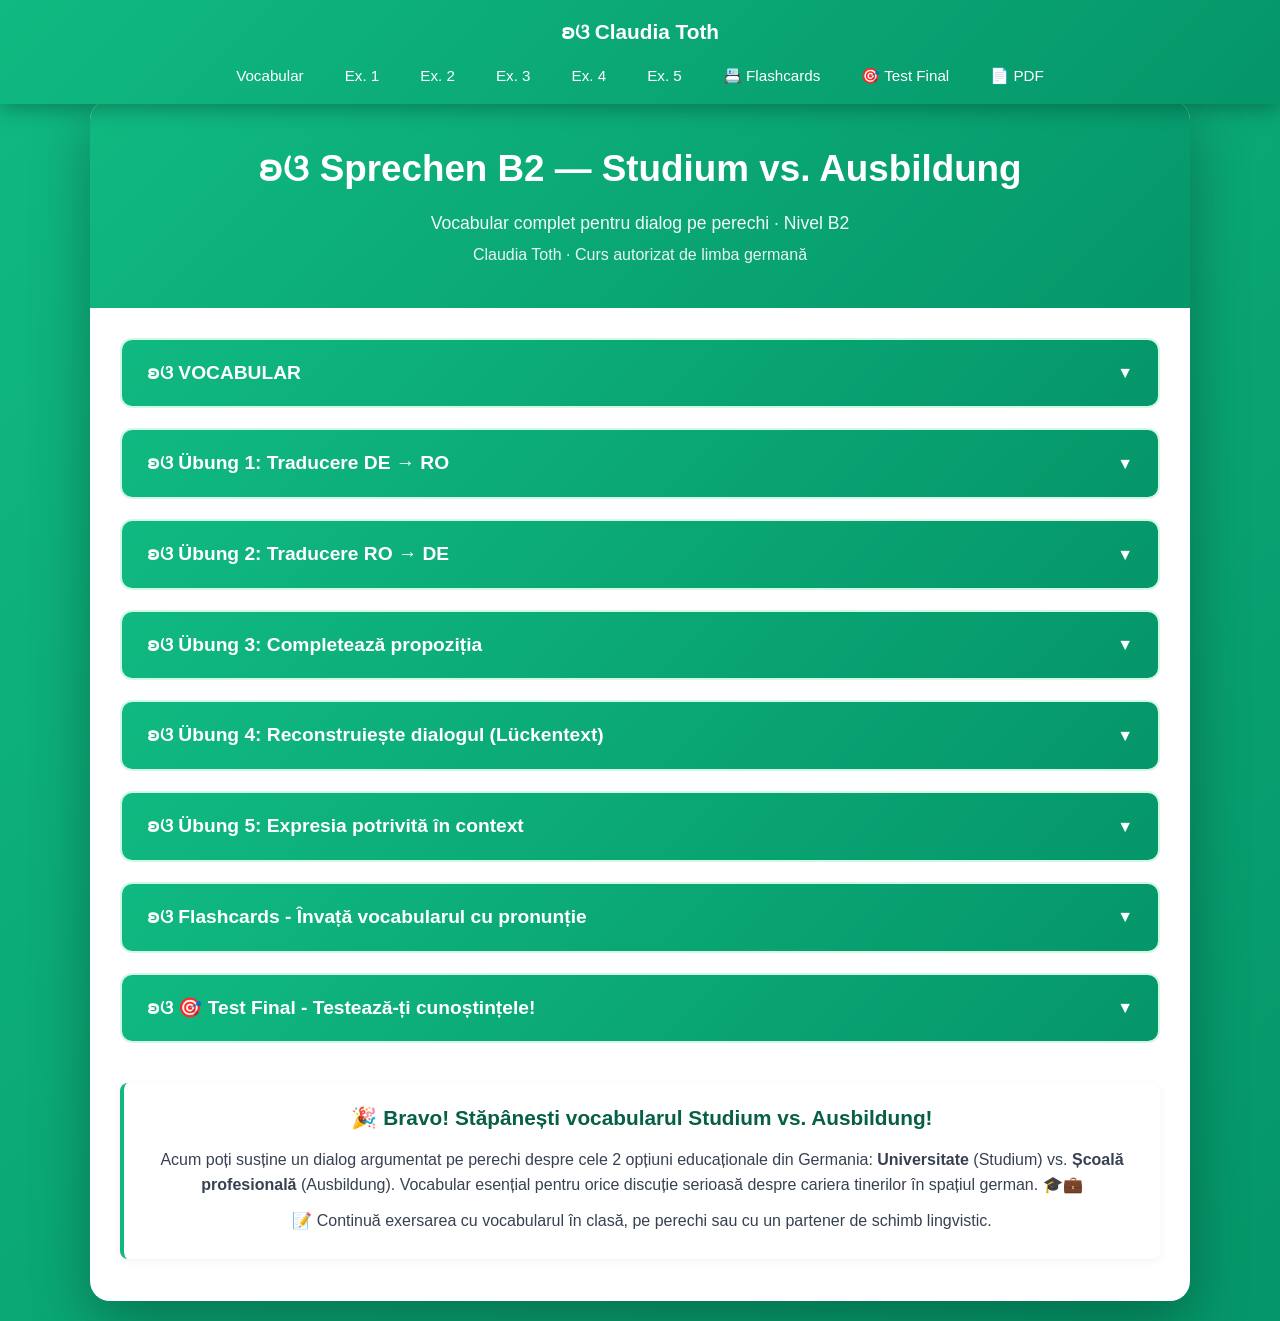
==== index.html @ 40b03d6c "Sprechen B2 — Studium vs Ausbildung: vocabular complet pentru dialog pe perechi (60+ termeni, 5 exer" ====
<!DOCTYPE html>
<html lang="ro">
<head>
    <meta charset="UTF-8">
    <meta name="robots" content="noindex, nofollow">
    <meta name="viewport" content="width=device-width, initial-scale=1.0">
    <title>Sprechen B2 — Studium vs. Ausbildung · Claudia Toth</title>
    <meta property="og:title" content="Sprechen B2 — Studium vs. Ausbildung · Vocabular pentru dialog · Claudia Toth">
    <meta property="og:description" content="Vocabular complet pentru dialogul pe perechi B2: universitate vs. școală profesională · Claudia Toth">
    <meta property="og:type" content="website">
    <meta property="og:locale" content="ro_RO">
    <meta name="description" content="Sprechen B2: Studium vs. Ausbildung — vocabular bilingv + exerciții · Claudia Toth">
    <link rel="stylesheet" href="styles.css">
</head>
<body>
    <nav class="navbar">
        <a href="#top" class="navbar-logo">ʚଓ Claudia Toth</a>
        <ul class="navbar-menu">
            <li><a href="#teorie" onclick="openSection(0)">Vocabular</a></li>
            <li><a href="#ex1" onclick="openSection(1)">Ex. 1</a></li>
            <li><a href="#ex2" onclick="openSection(2)">Ex. 2</a></li>
            <li><a href="#ex3" onclick="openSection(3)">Ex. 3</a></li>
            <li><a href="#ex4" onclick="openSection(4)">Ex. 4</a></li>
            <li><a href="#ex5" onclick="openSection(5)">Ex. 5</a></li>
            <li><a href="#flashcards" onclick="openSection(6)">📇 Flashcards</a></li>
            <li><a href="#final-test" onclick="openSection(7)">🎯 Test Final</a></li>
            <li><a href="studium-vs-ausbildung.pdf" download>📄 PDF</a></li>
        </ul>
    </nav>

    <div class="container" id="top">
        <div class="header">
            <h1>ʚଓ Sprechen B2 — Studium vs. Ausbildung</h1>
            <p class="subtitle">Vocabular complet pentru dialog pe perechi · Nivel B2</p>
            <p>Claudia Toth · Curs autorizat de limba germană</p>
        </div>

        <div class="content">
            <div class="section" id="teorie">
                <div class="section-header" onclick="toggleMainSection(0)">
                    <h3>ʚଓ VOCABULAR</h3>
                    <span class="arrow">▼</span>
                </div>
                <div class="section-content" id="main-section-0">
                    <div id="theory-container"></div>
                </div>
            </div>

            <div class="section" id="ex1">
                <div class="section-header" onclick="toggleMainSection(1)">
                    <h3>ʚଓ Übung 1: Traducere DE → RO</h3>
                    <span class="arrow">▼</span>
                </div>
                <div class="section-content" id="main-section-1">
                    <div id="ex1-container"></div>
                    <div class="btn-container">
                        <button class="btn btn-check" onclick="checkExercise(1)">✓ Verifica</button>
                        <button class="btn btn-reset" onclick="resetExercise(1)">↻ Reseteaza</button>
                    </div>
                    <div class="score" id="score-1"></div>
                </div>
            </div>

            <div class="section" id="ex2">
                <div class="section-header" onclick="toggleMainSection(2)">
                    <h3>ʚଓ Übung 2: Traducere RO → DE</h3>
                    <span class="arrow">▼</span>
                </div>
                <div class="section-content" id="main-section-2">
                    <div id="ex2-container"></div>
                    <div class="btn-container">
                        <button class="btn btn-check" onclick="checkExercise(2)">✓ Verifica</button>
                        <button class="btn btn-reset" onclick="resetExercise(2)">↻ Reseteaza</button>
                    </div>
                    <div class="score" id="score-2"></div>
                </div>
            </div>

            <div class="section" id="ex3">
                <div class="section-header" onclick="toggleMainSection(3)">
                    <h3>ʚଓ Übung 3: Completează propoziția</h3>
                    <span class="arrow">▼</span>
                </div>
                <div class="section-content" id="main-section-3">
                    <div id="ex3-container"></div>
                    <div class="btn-container">
                        <button class="btn btn-check" onclick="checkExercise(3)">✓ Verifica</button>
                        <button class="btn btn-reset" onclick="resetExercise(3)">↻ Reseteaza</button>
                    </div>
                    <div class="score" id="score-3"></div>
                </div>
            </div>

            <div class="section" id="ex4">
                <div class="section-header" onclick="toggleMainSection(4)">
                    <h3>ʚଓ Übung 4: Reconstruiește dialogul (Lückentext)</h3>
                    <span class="arrow">▼</span>
                </div>
                <div class="section-content" id="main-section-4">
                    <div id="ex4-container"></div>
                    <div class="btn-container">
                        <button class="btn btn-check" onclick="checkExercise(4)">✓ Verifica</button>
                        <button class="btn btn-reset" onclick="resetExercise(4)">↻ Reseteaza</button>
                    </div>
                    <div class="score" id="score-4"></div>
                </div>
            </div>

            <div class="section" id="ex5">
                <div class="section-header" onclick="toggleMainSection(5)">
                    <h3>ʚଓ Übung 5: Expresia potrivită în context</h3>
                    <span class="arrow">▼</span>
                </div>
                <div class="section-content" id="main-section-5">
                    <div id="ex5-container"></div>
                    <div class="btn-container">
                        <button class="btn btn-check" onclick="checkExercise(5)">✓ Verifica</button>
                        <button class="btn btn-reset" onclick="resetExercise(5)">↻ Reseteaza</button>
                    </div>
                    <div class="score" id="score-5"></div>
                </div>
            </div>

            <div class="section" id="flashcards">
                <div class="section-header" onclick="toggleMainSection(6)">
                    <h3>ʚଓ Flashcards - Învață vocabularul cu pronunție</h3>
                    <span class="arrow">▼</span>
                </div>
                <div class="section-content" id="main-section-6">
                    <div id="flashcards-container"></div>
                </div>
            </div>

            <div class="section" id="final-test">
                <div class="section-header" onclick="toggleMainSection(7)">
                    <h3>ʚଓ 🎯 Test Final - Testează-ți cunoștințele!</h3>
                    <span class="arrow">▼</span>
                </div>
                <div class="section-content" id="main-section-7">
                    <div id="final-test-container"></div>
                </div>
            </div>

            <div class="theory-box" style="text-align: center; margin-top: 40px;">
                <p style="font-size: 1.3rem; font-weight: bold; color: #065f46;">🎉 Bravo! Stăpânești vocabularul Studium vs. Ausbildung!</p>
                <p style="margin-top: 12px;">Acum poți susține un dialog argumentat pe perechi despre cele 2 opțiuni educaționale din Germania: <strong>Universitate</strong> (Studium) vs. <strong>Școală profesională</strong> (Ausbildung). Vocabular esențial pentru orice discuție serioasă despre cariera tinerilor în spațiul german. 🎓💼</p>
                <p style="margin-top: 10px;">📝 Continuă exersarea cu vocabularul în clasă, pe perechi sau cu un partener de schimb lingvistic.</p>
            </div>
        </div>
    </div>

    <script src="theory.js"></script>
    <script src="exercises.js"></script>
    <script src="flashcards.js"></script>
    <script src="final-test.js"></script>
    <script src="main.js"></script>
</body>
</html>
---- styles.css ----
/* ============================================
   CLAUDIA TOTH - NOMEN-VERB-VERBINDUNGEN
   Design verde profesional · Mobile responsive
   ============================================ */

* {
    margin: 0;
    padding: 0;
    box-sizing: border-box;
}

body {
    font-family: 'Segoe UI', Tahoma, Geneva, Verdana, sans-serif;
    background: linear-gradient(135deg, #10b981 0%, #059669 100%);
    line-height: 1.6;
    padding: 0;
    padding-top: 80px;
    min-height: 100vh;
    color: #374151;
}

/* ============================================
   NAVIGATION BAR
   ============================================ */
.navbar {
    position: fixed;
    top: 0;
    left: 0;
    right: 0;
    background: linear-gradient(135deg, #10b981 0%, #059669 100%);
    padding: 15px 30px;
    box-shadow: 0 4px 20px rgba(0,0,0,0.3);
    z-index: 1000;
    display: flex;
    flex-direction: column;
    gap: 15px;
    align-items: center;
    justify-content: center;
}

.navbar-logo {
    color: white;
    font-size: 1.3rem;
    font-weight: bold;
    text-decoration: none;
}

.navbar-menu {
    display: flex;
    gap: 5px;
    list-style: none;
    align-items: center;
    flex-wrap: wrap;
    justify-content: center;
}

.navbar-menu a {
    color: white;
    text-decoration: none;
    padding: 10px 18px;
    border-radius: 8px;
    transition: all 0.3s;
    font-size: 0.95rem;
    font-weight: 500;
}

.navbar-menu a:hover {
    background: rgba(255,255,255,0.2);
    transform: translateY(-2px);
}

/* ============================================
   CONTAINER PRINCIPAL
   ============================================ */
.container {
    max-width: 1100px;
    margin: 20px auto;
    background: white;
    border-radius: 20px;
    box-shadow: 0 20px 60px rgba(0,0,0,0.3);
    overflow: hidden;
}

.header {
    background: linear-gradient(135deg, #10b981 0%, #059669 100%);
    color: white;
    padding: 40px 30px;
    text-align: center;
}

.header h1 {
    font-size: 2.3rem;
    margin-bottom: 10px;
}

.header .subtitle {
    font-size: 1.1rem;
    opacity: 0.95;
    margin-bottom: 5px;
}

.header p {
    font-size: 1rem;
    opacity: 0.9;
}

.content {
    padding: 30px;
}

/* ============================================
   SECȚIUNI (Teorie + Exerciții)
   ============================================ */
.section {
    margin-bottom: 20px;
    scroll-margin-top: 100px;
    border-radius: 12px;
    overflow: hidden;
    border: 2px solid #d1fae5;
}

.section-header {
    background: linear-gradient(135deg, #10b981 0%, #059669 100%);
    color: white;
    padding: 18px 25px;
    cursor: pointer;
    display: flex;
    justify-content: space-between;
    align-items: center;
    transition: all 0.3s;
}

.section-header:hover {
    background: linear-gradient(135deg, #059669 0%, #047857 100%);
}

.section-header h3 {
    font-size: 1.2rem;
}

.arrow {
    transition: transform 0.3s;
    font-size: 1rem;
}

.arrow.rotated {
    transform: rotate(180deg);
}

.section-content {
    display: none;
    padding: 25px;
    background: #f0fdf4;
}

.section-content.active {
    display: block;
    animation: fadeIn 0.4s ease-in-out;
}

@keyframes fadeIn {
    from { opacity: 0; transform: translateY(-5px); }
    to { opacity: 1; transform: translateY(0); }
}

/* ============================================
   SUB-SECȚIUNI (în Teorie)
   ============================================ */
.sub-section {
    margin-bottom: 12px;
    border-radius: 10px;
    overflow: hidden;
    border: 1px solid #a7f3d0;
    background: white;
}

.sub-section-header {
    background: #d1fae5;
    color: #065f46;
    padding: 12px 18px;
    cursor: pointer;
    display: flex;
    justify-content: space-between;
    align-items: center;
    font-weight: 600;
    transition: background 0.3s;
    gap: 10px;
}

.sub-section-header > span:first-child {
    flex: 1;
}

.sub-section-header:hover {
    background: #a7f3d0;
}

/* ============================================
   AUDIO PLAYER (Play / Stop la fiecare subtitlu)
   ============================================ */
.audio-player {
    display: flex;
    align-items: center;
}

.audio-btn {
    background: #10b981;
    color: white;
    border: none;
    width: 36px;
    height: 36px;
    border-radius: 50%;
    cursor: pointer;
    font-size: 0.9rem;
    transition: all 0.3s;
    display: flex;
    align-items: center;
    justify-content: center;
    padding: 0;
    box-shadow: 0 2px 6px rgba(16, 185, 129, 0.3);
}

.audio-btn:hover {
    background: #059669;
    transform: scale(1.1);
    box-shadow: 0 4px 10px rgba(16, 185, 129, 0.5);
}

.audio-btn:active {
    transform: scale(0.95);
}

.lesson-audio {
    display: flex;
    align-items: center;
    gap: 12px;
    margin-bottom: 18px;
    padding: 10px 14px;
    background: #f0fdf4;
    border-left: 4px solid #10b981;
    border-radius: 6px;
}

.lesson-audio-label {
    color: #065f46;
    font-weight: 600;
    font-size: 0.95rem;
}

.sub-arrow {
    transition: transform 0.3s;
}

.sub-arrow.rotated {
    transform: rotate(180deg);
}

.sub-section-content {
    display: none;
    padding: 18px;
    background: white;
}

.sub-section-content.active {
    display: block;
}

/* ============================================
   THEORY BOX
   ============================================ */
.theory-box {
    background: white;
    border-left: 4px solid #10b981;
    padding: 18px 22px;
    margin: 12px 0;
    border-radius: 8px;
    box-shadow: 0 2px 8px rgba(0,0,0,0.05);
}

.theory-box h4 {
    color: #065f46;
    margin-bottom: 10px;
    font-size: 1.1rem;
}

.theory-box p {
    margin-bottom: 8px;
}

.theory-box ul {
    margin-left: 20px;
    margin-top: 8px;
}

.theory-box li {
    margin-bottom: 6px;
}

/* Exemple în context */
.example-box {
    background: #ecfdf5;
    border: 1px dashed #10b981;
    padding: 12px 16px;
    border-radius: 8px;
    margin: 10px 0;
    font-style: italic;
}

.example-box .de {
    color: #065f46;
    font-weight: 600;
    font-style: normal;
}

.example-box .ro {
    color: #6b7280;
    font-size: 0.95rem;
    margin-top: 4px;
}

/* Tabele teorie */
.theory-table {
    width: 100%;
    border-collapse: collapse;
    margin: 12px 0;
    background: white;
    border-radius: 8px;
    overflow: hidden;
    box-shadow: 0 2px 6px rgba(0,0,0,0.05);
}

.theory-table th {
    background: #10b981;
    color: white;
    padding: 12px;
    text-align: left;
    font-weight: 600;
}

.theory-table td {
    padding: 10px 12px;
    border-bottom: 1px solid #d1fae5;
}

.theory-table tr:last-child td {
    border-bottom: none;
}

.theory-table tr:nth-child(even) {
    background: #f0fdf4;
}

.theory-table .verb {
    color: #059669;
    font-weight: bold;
}

.theory-table .nomen {
    color: #065f46;
    font-weight: 600;
}

.theory-table .ro-text {
    color: #6b7280;
    font-style: italic;
    font-size: 0.95rem;
}

/* ============================================
   GRAMMAR TABLE — pentru tabele conjugare/expresii cu spațiu generos
   ============================================ */
.grammar-table {
    width: 100%;
    border-collapse: separate;
    border-spacing: 0;
    margin: 14px 0;
    background: white;
    border-radius: 8px;
    overflow: hidden;
    box-shadow: 0 1px 3px rgba(16, 185, 129, 0.1);
    table-layout: auto;
}

.grammar-table th {
    background: #10b981;
    color: white;
    padding: 12px 16px;
    text-align: left;
    font-weight: 600;
    white-space: nowrap;
    vertical-align: top;
}

.grammar-table td {
    padding: 12px 16px;
    border-bottom: 1px solid #d1fae5;
    vertical-align: top;
    line-height: 1.5;
}

.grammar-table tr:last-child td {
    border-bottom: none;
}

.grammar-table tr:nth-child(even) {
    background: #f0fdf4;
}

/* Prima coloană (Pronume / Expresie) — nu se rupe pe 2 rânduri */
.grammar-table td:first-child {
    white-space: nowrap;
    padding-right: 22px;
}

/* Pe mobil — păstrăm padding generos */
@media (max-width: 600px) {
    .grammar-table {
        font-size: 0.9rem;
    }
    .grammar-table th,
    .grammar-table td {
        padding: 10px 12px;
    }
    .grammar-table td:first-child {
        padding-right: 14px;
    }
}

/* ============================================
   EXERCIȚII
   ============================================ */
.exercise-instruction {
    background: #fffbeb;
    border-left: 4px solid #f59e0b;
    padding: 12px 18px;
    margin-bottom: 18px;
    border-radius: 8px;
    color: #78350f;
}

.exercise-item {
    background: white;
    padding: 15px 18px;
    margin-bottom: 12px;
    border-radius: 10px;
    display: flex;
    align-items: flex-start;
    gap: 12px;
    flex-wrap: wrap;
    box-shadow: 0 2px 6px rgba(0,0,0,0.05);
}

.exercise-number {
    background: #10b981;
    color: white;
    width: 30px;
    height: 30px;
    border-radius: 50%;
    display: flex;
    align-items: center;
    justify-content: center;
    font-weight: bold;
    flex-shrink: 0;
    font-size: 0.9rem;
}

.input-group {
    flex: 1;
    min-width: 200px;
    display: flex;
    flex-direction: column;
    gap: 6px;
}

.input-group label {
    color: #374151;
    font-size: 1rem;
    line-height: 1.5;
}

.input-group .nomen-highlight {
    color: #065f46;
    font-weight: bold;
    background: #d1fae5;
    padding: 2px 8px;
    border-radius: 5px;
}

.input-group input[type="text"],
.input-group select {
    padding: 10px 14px;
    border: 2px solid #d1fae5;
    border-radius: 8px;
    font-size: 1rem;
    font-family: inherit;
    transition: all 0.3s;
    background: white;
}

.input-group input[type="text"]:focus,
.input-group select:focus {
    outline: none;
    border-color: #10b981;
    box-shadow: 0 0 0 3px rgba(16, 185, 129, 0.15);
}

/* Multiple choice */
.mc-options {
    display: flex;
    flex-direction: column;
    gap: 8px;
    margin-top: 8px;
}

.mc-option {
    display: flex;
    align-items: center;
    gap: 10px;
    padding: 8px 12px;
    border-radius: 8px;
    transition: background 0.2s;
    cursor: pointer;
}

.mc-option:hover {
    background: #f0fdf4;
}

.mc-option input[type="radio"] {
    cursor: pointer;
    width: 18px;
    height: 18px;
    accent-color: #10b981;
}

.mc-option label {
    cursor: pointer;
    flex: 1;
}

/* Feedback */
.feedback {
    width: 100%;
    margin-top: 8px;
    padding: 0;
    font-size: 0.95rem;
    border-radius: 6px;
    transition: all 0.3s;
}

.feedback.correct {
    background: #d1fae5;
    color: #065f46;
    padding: 10px 14px;
    border-left: 3px solid #10b981;
}

.feedback.incorrect {
    background: #fee2e2;
    color: #991b1b;
    padding: 10px 14px;
    border-left: 3px solid #ef4444;
}

.feedback.correct::before {
    content: "✓ Richtig! ";
    font-weight: bold;
}

.feedback.incorrect::before {
    content: "✗ Falsch. ";
    font-weight: bold;
}

/* ============================================
   BUTOANE
   ============================================ */
.btn-container {
    display: flex;
    gap: 15px;
    justify-content: center;
    margin: 30px 0;
    flex-wrap: wrap;
}

.btn {
    padding: 14px 32px;
    border: none;
    border-radius: 10px;
    font-size: 1rem;
    font-weight: 600;
    cursor: pointer;
    transition: all 0.3s;
    font-family: inherit;
}

.btn-check {
    background: linear-gradient(135deg, #10b981 0%, #059669 100%);
    color: white;
}

.btn-check:hover {
    transform: translateY(-2px);
    box-shadow: 0 8px 20px rgba(16, 185, 129, 0.4);
}

.btn-reset {
    background: #6b7280;
    color: white;
}

.btn-reset:hover {
    background: #4b5563;
    transform: translateY(-2px);
    box-shadow: 0 8px 20px rgba(107, 114, 128, 0.4);
}

/* ============================================
   SCOR
   ============================================ */
.score {
    display: none;
    background: linear-gradient(135deg, #10b981 0%, #059669 100%);
    color: white;
    padding: 25px;
    border-radius: 12px;
    text-align: center;
    margin: 20px 0;
    scroll-margin-top: 100px;
}

.score.show {
    display: block;
    animation: fadeIn 0.5s;
}

.score-value {
    font-size: 2rem;
    font-weight: bold;
    margin-bottom: 10px;
}

.score-message {
    font-size: 1.1rem;
}

/* ============================================
   FLASHCARDS
   ============================================ */
.flashcard-counter {
    text-align: center;
    margin-bottom: 15px;
    color: #065f46;
    font-weight: 600;
}

.flashcard {
    background: white;
    border-radius: 16px;
    padding: 50px 30px;
    min-height: 220px;
    display: flex;
    align-items: center;
    justify-content: center;
    text-align: center;
    cursor: pointer;
    box-shadow: 0 4px 15px rgba(0,0,0,0.1);
    transition: transform 0.3s;
    position: relative;
    border: 3px solid #10b981;
}

.flashcard:hover {
    transform: scale(1.02);
}

.flashcard-content {
    width: 100%;
}

.flashcard .de {
    font-size: 1.8rem;
    color: #065f46;
    font-weight: bold;
    margin-bottom: 10px;
}

.flashcard .ro {
    font-size: 1.2rem;
    color: #6b7280;
    font-style: italic;
    display: none;
}

.flashcard.flipped .ro {
    display: block;
    animation: fadeIn 0.3s;
}

.flashcard-hint {
    position: absolute;
    bottom: 12px;
    left: 0;
    right: 0;
    color: #9ca3af;
    font-size: 0.85rem;
}

.flashcard-audio-btn {
    position: absolute;
    top: 15px;
    right: 15px;
    background: #10b981;
    color: white;
    border: none;
    width: 40px;
    height: 40px;
    border-radius: 50%;
    font-size: 1.2rem;
    cursor: pointer;
    transition: all 0.3s;
    display: flex;
    align-items: center;
    justify-content: center;
}

.flashcard-audio-btn:hover {
    background: #059669;
    transform: scale(1.1);
}

.flashcard-controls {
    display: flex;
    justify-content: space-between;
    gap: 15px;
    margin-top: 20px;
}

.flashcard-btn {
    flex: 1;
    background: linear-gradient(135deg, #10b981 0%, #059669 100%);
    color: white;
    padding: 12px;
    border: none;
    border-radius: 8px;
    cursor: pointer;
    font-size: 1rem;
    font-weight: 600;
    transition: all 0.3s;
    font-family: inherit;
}

.flashcard-btn:hover {
    transform: translateY(-2px);
    box-shadow: 0 4px 12px rgba(16, 185, 129, 0.4);
}

.flashcard-btn:disabled {
    background: #d1d5db;
    cursor: not-allowed;
    transform: none;
    box-shadow: none;
}

/* ============================================
   MOBILE RESPONSIVE
   ============================================ */
@media (max-width: 768px) {
    body {
        padding: 0;
        padding-top: 140px;
    }

    .navbar {
        padding: 15px;
    }

    .navbar-menu a {
        padding: 8px 12px;
        font-size: 0.85rem;
    }

    .container {
        margin: 10px;
        border-radius: 12px;
    }

    .header h1 {
        font-size: 1.6rem;
    }

    .header .subtitle {
        font-size: 0.95rem;
    }

    .content {
        padding: 15px;
    }

    .section-header h3 {
        font-size: 1rem;
    }

    .exercise-item {
        padding: 12px;
    }

    .input-group {
        min-width: 100%;
    }

    .btn {
        padding: 12px 24px;
        font-size: 0.95rem;
    }

    .flashcard {
        padding: 35px 20px;
        min-height: 180px;
    }

    .flashcard .de {
        font-size: 1.4rem;
    }

    .flashcard .ro {
        font-size: 1rem;
    }

    .theory-table {
        font-size: 0.9rem;
    }

    .theory-table th,
    .theory-table td {
        padding: 8px;
    }
}

/* ============================================
   TRADUCERI ROMÂNĂ sub fiecare propoziție germană
   Permanent vizibile sub tabelele de teorie
   ============================================ */
.ro-translation {
    display: inline-block;
    color: #6b7280;
    font-style: italic;
    font-size: 0.88rem;
    font-weight: normal;
    line-height: 1.4;
    margin-top: 4px;
    padding-left: 8px;
    border-left: 2px solid #fcd34d;
}

/* ============================================
   TEST FINAL - Wizard Style
   ============================================ */

/* Intro section */
.test-intro {
    background: white;
    padding: 30px;
    border-radius: 12px;
    text-align: center;
    box-shadow: 0 2px 8px rgba(0,0,0,0.05);
}

.test-intro h3 {
    color: #065f46;
    font-size: 1.5rem;
    margin-bottom: 15px;
}

.test-intro p {
    color: #374151;
    margin-bottom: 15px;
}

.test-info-list {
    list-style: none;
    padding: 0;
    margin: 20px auto;
    max-width: 500px;
    text-align: left;
}

.test-info-list li {
    padding: 8px 0;
    color: #374151;
}

.btn-large {
    padding: 16px 40px !important;
    font-size: 1.1rem !important;
    margin-top: 15px;
}

/* Wizard - container principal */
.test-wizard {
    background: white;
    padding: 30px;
    border-radius: 12px;
    box-shadow: 0 2px 8px rgba(0,0,0,0.05);
}

/* Progress bar */
.test-progress {
    margin-bottom: 25px;
}

.test-progress-info {
    display: flex;
    justify-content: space-between;
    margin-bottom: 10px;
    font-weight: 600;
    color: #065f46;
    flex-wrap: wrap;
    gap: 10px;
}

.test-progress-bar {
    height: 12px;
    background: #d1fae5;
    border-radius: 6px;
    overflow: hidden;
}

.test-progress-fill {
    height: 100%;
    background: linear-gradient(90deg, #10b981 0%, #059669 100%);
    transition: width 0.4s ease;
    border-radius: 6px;
    box-shadow: 0 0 8px rgba(16, 185, 129, 0.4);
}

/* Întrebarea curentă */
.test-question {
    background: #f0fdf4;
    padding: 25px;
    border-radius: 10px;
    margin-bottom: 20px;
    border: 2px solid #d1fae5;
}

.test-question-label {
    color: #065f46;
    font-weight: 600;
    font-size: 1.05rem;
    margin-bottom: 15px;
}

.test-question-content {
    font-size: 1.15rem;
    color: #374151;
    line-height: 1.8;
    margin-bottom: 12px;
}

.test-blank {
    background: #fef3c7;
    padding: 4px 16px;
    border-radius: 6px;
    border: 2px dashed #f59e0b;
    color: #78350f;
    font-weight: bold;
    margin-right: 8px;
}

.test-translation {
    display: block;
    color: #6b7280;
    font-style: italic;
    margin: 10px 0;
    font-size: 0.95rem;
}

.test-ro-text {
    background: #fff7ed;
    padding: 15px;
    border-radius: 8px;
    border-left: 4px solid #f59e0b;
    color: #78350f;
    font-weight: 500;
}

.test-input {
    width: 100%;
    padding: 12px 16px;
    border: 2px solid #d1fae5;
    border-radius: 8px;
    font-size: 1.05rem;
    font-family: inherit;
    transition: all 0.3s;
    background: white;
    margin-top: 10px;
}

.test-input:focus {
    outline: none;
    border-color: #10b981;
    box-shadow: 0 0 0 3px rgba(16, 185, 129, 0.15);
}

.test-mc {
    margin-top: 15px;
}

.test-mc .mc-option {
    background: white;
    padding: 12px 16px;
    border-radius: 8px;
    margin-bottom: 8px;
    border: 2px solid #d1fae5;
    transition: all 0.2s;
}

.test-mc .mc-option:hover {
    border-color: #10b981;
    background: #f0fdf4;
}

/* Controale wizard */
.test-controls {
    display: flex;
    gap: 12px;
    justify-content: space-between;
    margin-top: 25px;
    flex-wrap: wrap;
}

.btn-secondary {
    background: #6b7280;
    color: white;
}

.btn-secondary:hover {
    background: #4b5563;
    transform: translateY(-2px);
    box-shadow: 0 4px 12px rgba(107, 114, 128, 0.4);
}

.btn:disabled {
    opacity: 0.5;
    cursor: not-allowed;
    transform: none !important;
    box-shadow: none !important;
}

/* Buton ÎNAPOI LA TEORIE */
.btn-back {
    background: linear-gradient(135deg, #6366f1 0%, #4f46e5 100%);
    color: white;
}

.btn-back:hover {
    transform: translateY(-2px);
    box-shadow: 0 8px 20px rgba(99, 102, 241, 0.4);
}

.test-back-top {
    margin-bottom: 20px;
}

/* REZULTATE */
.test-results {
    background: white;
    padding: 30px;
    border-radius: 12px;
    box-shadow: 0 2px 8px rgba(0,0,0,0.05);
}

.test-result-card {
    text-align: center;
    padding: 30px;
    border-radius: 16px;
    margin-bottom: 25px;
}

.test-result-card.passed {
    background: linear-gradient(135deg, #10b981 0%, #059669 100%);
    color: white;
}

.test-result-card.failed {
    background: linear-gradient(135deg, #ef4444 0%, #dc2626 100%);
    color: white;
}

.test-result-emoji {
    font-size: 4rem;
    margin-bottom: 10px;
}

.test-result-badge {
    font-size: 1.3rem;
    font-weight: bold;
    letter-spacing: 2px;
    margin-bottom: 15px;
    opacity: 0.95;
}

.test-result-score {
    font-size: 3rem;
    font-weight: bold;
    margin-bottom: 5px;
}

.test-result-percentage {
    font-size: 2.5rem;
    font-weight: bold;
    margin-bottom: 20px;
    opacity: 0.9;
}

.test-result-message {
    font-size: 1rem;
    line-height: 1.6;
    max-width: 550px;
    margin: 0 auto;
    padding: 0 15px;
}

.pass-mark, .fail-mark {
    margin-top: 20px;
    padding: 12px;
    background: rgba(255,255,255,0.2);
    border-radius: 8px;
    font-weight: 600;
    font-size: 0.95rem;
}

/* Stats categorii */
.test-stats {
    background: #f0fdf4;
    padding: 20px;
    border-radius: 10px;
    margin-bottom: 20px;
    border-left: 4px solid #10b981;
}

.test-stats h4 {
    color: #065f46;
    margin-bottom: 12px;
}

.test-stats ul {
    list-style: none;
    padding: 0;
}

.test-stats li {
    padding: 8px 0;
    border-bottom: 1px solid #d1fae5;
    color: #374151;
}

.test-stats li:last-child {
    border-bottom: none;
}

/* Greșeli */
.test-mistakes {
    background: #fef2f2;
    padding: 20px;
    border-radius: 10px;
    margin-bottom: 20px;
    border-left: 4px solid #ef4444;
}

.test-mistakes h4 {
    color: #991b1b;
    margin-bottom: 15px;
}

.mistake-item {
    background: white;
    padding: 12px 15px;
    border-radius: 8px;
    margin-bottom: 10px;
    line-height: 1.6;
}

/* Acțiuni finale */
.test-final-actions {
    display: flex;
    gap: 15px;
    justify-content: center;
    flex-wrap: wrap;
    margin-top: 25px;
}

/* Mobile responsive pentru test */
@media (max-width: 768px) {
    .test-intro,
    .test-wizard,
    .test-results {
        padding: 20px 15px;
    }
    
    .test-question {
        padding: 18px 15px;
    }
    
    .test-question-content {
        font-size: 1rem;
    }
    
    .test-result-emoji {
        font-size: 3rem;
    }
    
    .test-result-score {
        font-size: 2.2rem;
    }
    
    .test-result-percentage {
        font-size: 1.8rem;
    }
    
    .test-controls {
        flex-direction: column;
    }
    
    .test-controls .btn {
        width: 100%;
    }
}

/* ============================================
   A1.1 — Stiluri pentru personaje și dialoguri
   ============================================ */

/* Cast banner (toate 6 personajele la început de lecție) */
.cast-banner {
    background: linear-gradient(135deg, #ecfdf5 0%, #d1fae5 100%);
    border: 2px solid #10B981;
    border-radius: 12px;
    padding: 16px;
    margin: 20px 0;
    text-align: center;
}
.cast-banner h4 {
    color: #065f46;
    margin: 0 0 12px;
    font-size: 1.1rem;
}
.cast-grid {
    display: grid;
    grid-template-columns: repeat(6, 1fr);
    gap: 8px;
    max-width: 720px;
    margin: 0 auto;
}
.cast-card {
    background: #fff;
    border-radius: 8px;
    padding: 8px 4px;
    text-align: center;
    box-shadow: 0 1px 3px rgba(0,0,0,0.06);
}
.cast-card img {
    width: 60px;
    height: 80px;
    object-fit: contain;
    display: block;
    margin: 0 auto 4px;
}
.cast-card .name {
    font-size: 0.7rem;
    font-weight: 700;
    color: #065f46;
    line-height: 1.2;
}
.cast-card .detail {
    font-size: 0.65rem;
    color: #6b7280;
    line-height: 1.2;
    margin-top: 2px;
}

/* Dialog box (mini-conversații Annette + Andreea) */
.dialog-box {
    background: #fff;
    border: 2px solid #10B981;
    border-radius: 12px;
    padding: 16px 18px;
    margin: 14px 0;
    box-shadow: 0 2px 6px rgba(16,185,129,0.08);
}
.dialog-line {
    display: flex;
    gap: 12px;
    margin: 10px 0;
    align-items: flex-start;
}
.dialog-avatar {
    flex-shrink: 0;
    width: 50px;
    height: 65px;
    object-fit: contain;
}
.dialog-bubble {
    flex: 1;
    background: #ecfdf5;
    border-radius: 12px;
    padding: 8px 14px;
    position: relative;
}
.dialog-bubble.right {
    background: #d1fae5;
}
.dialog-speaker {
    font-weight: 700;
    color: #065f46;
    font-size: 0.85rem;
    margin-bottom: 2px;
}
.dialog-text {
    font-size: 0.95rem;
    color: #1f2937;
    line-height: 1.5;
}
.dialog-text .translation {
    display: block;
    color: #6b7280;
    font-style: italic;
    font-size: 0.82rem;
    margin-top: 3px;
}

/* Note from Andreea (co-narator) */
.andreea-note {
    background: #fffbeb;
    border-left: 4px solid #f59e0b;
    border-radius: 0 8px 8px 0;
    padding: 12px 16px;
    margin: 14px 0;
    display: flex;
    gap: 12px;
    align-items: flex-start;
}
.andreea-note-avatar {
    width: 44px;
    height: 56px;
    object-fit: contain;
    flex-shrink: 0;
}
.andreea-note-content {
    flex: 1;
}
.andreea-note-content .speaker {
    font-weight: 700;
    color: #92400e;
    font-size: 0.85rem;
    margin-bottom: 4px;
}
.andreea-note-content .speaker::before {
    content: "💚 ";
}
.andreea-note-content .text {
    color: #78350f;
    font-size: 0.92rem;
    font-style: italic;
    line-height: 1.55;
}

/* Personaj-card mic în exerciții (Wer ist das?) */
.persona-mini {
    display: inline-flex;
    flex-direction: column;
    align-items: center;
    gap: 4px;
    padding: 6px 10px;
    background: #ecfdf5;
    border: 1px solid #10B981;
    border-radius: 8px;
    cursor: pointer;
    transition: all 0.2s;
}
.persona-mini:hover {
    background: #d1fae5;
    transform: translateY(-2px);
}
.persona-mini img { width: 40px; height: 50px; object-fit: contain; }
.persona-mini .name { font-size: 0.75rem; font-weight: 700; color: #065f46; }

@media (max-width: 720px) {
    .cast-grid {
        grid-template-columns: repeat(3, 1fr);
    }
    .dialog-avatar { width: 40px; height: 52px; }
    .andreea-note-avatar { width: 36px; height: 46px; }
}
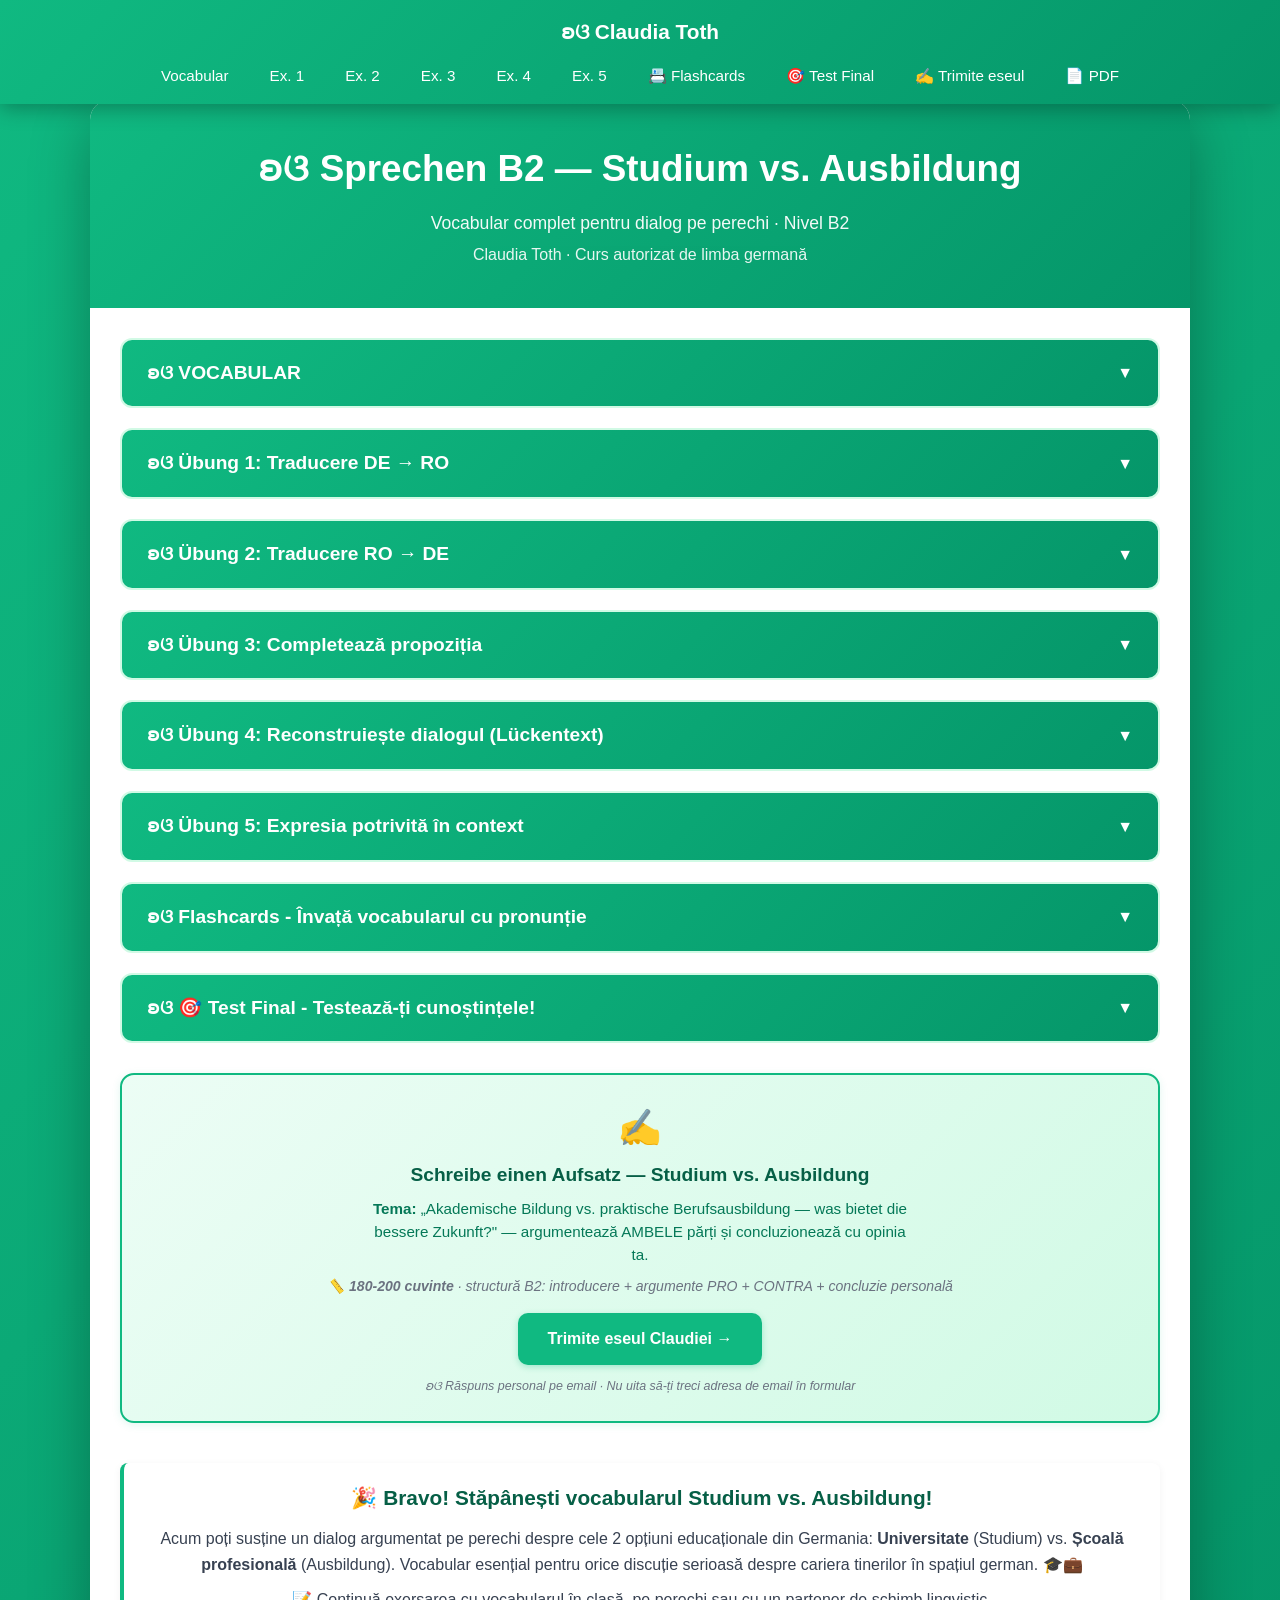
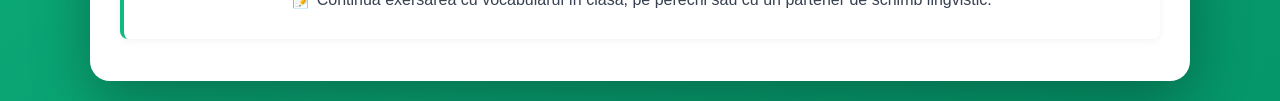
==== commit 1fef1dc7: "feat: buton Schreiben Aufsatz B2 + link Trimite eseul in navbar Aplicare regula AGENTS-README #18 — " ====
--- a/index.html
+++ b/index.html
@@ -24,6 +24,7 @@
             <li><a href="#ex5" onclick="openSection(5)">Ex. 5</a></li>
             <li><a href="#flashcards" onclick="openSection(6)">📇 Flashcards</a></li>
             <li><a href="#final-test" onclick="openSection(7)">🎯 Test Final</a></li>
+            <li><a href="https://forms.gle/PLACEHOLDER-STUDIUM" target="_blank" rel="noopener noreferrer">✍️ Trimite eseul</a></li>
             <li><a href="studium-vs-ausbildung.pdf" download>📄 PDF</a></li>
         </ul>
     </nav>
@@ -141,6 +142,24 @@
                 </div>
             </div>
 
+            <!-- ✍️ Schreiben — Aufsatz B2 (regula #18 — Google Form submit) -->
+            <div style="background: linear-gradient(135deg, #ecfdf5 0%, #d1fae5 100%); border: 2px solid #10B981; border-radius: 14px; padding: 24px 22px; margin-top: 30px; text-align: center; box-shadow: 0 2px 8px rgba(16, 185, 129, 0.12);">
+                <div style="font-size: 2.2rem; margin-bottom: 4px;">✍️</div>
+                <h4 style="color: #065f46; font-size: 1.2rem; margin: 0 0 8px; font-weight: bold;">Schreibe einen Aufsatz — Studium vs. Ausbildung</h4>
+                <p style="color: #047857; font-size: 0.95rem; margin: 0 0 8px; max-width: 540px; margin-left: auto; margin-right: auto; line-height: 1.5;">
+                    <strong>Tema:</strong> „Akademische Bildung vs. praktische Berufsausbildung — was bietet die bessere Zukunft?" — argumentează AMBELE părți și concluzionează cu opinia ta.
+                </p>
+                <p style="color: #6b7280; font-size: 0.88rem; margin: 0 0 16px; font-style: italic;">
+                    📏 <strong>180-200 cuvinte</strong> · structură B2: introducere + argumente PRO + CONTRA + concluzie personală
+                </p>
+                <a href="https://forms.gle/PLACEHOLDER-STUDIUM" target="_blank" rel="noopener noreferrer" style="display: inline-block; background: #10B981; color: white; padding: 13px 30px; border-radius: 10px; text-decoration: none; font-weight: bold; font-size: 1rem; box-shadow: 0 2px 6px rgba(16, 185, 129, 0.3); transition: all 0.2s;" onmouseover="this.style.background='#047857'; this.style.transform='translateY(-1px)';" onmouseout="this.style.background='#10B981'; this.style.transform='translateY(0)';">
+                    Trimite eseul Claudiei →
+                </a>
+                <p style="color: #6b7280; font-size: 0.78rem; margin-top: 12px; font-style: italic;">
+                    ʚଓ Răspuns personal pe email · Nu uita să-ți treci adresa de email în formular
+                </p>
+            </div>
+
             <div class="theory-box" style="text-align: center; margin-top: 40px;">
                 <p style="font-size: 1.3rem; font-weight: bold; color: #065f46;">🎉 Bravo! Stăpânești vocabularul Studium vs. Ausbildung!</p>
                 <p style="margin-top: 12px;">Acum poți susține un dialog argumentat pe perechi despre cele 2 opțiuni educaționale din Germania: <strong>Universitate</strong> (Studium) vs. <strong>Școală profesională</strong> (Ausbildung). Vocabular esențial pentru orice discuție serioasă despre cariera tinerilor în spațiul german. 🎓💼</p>
--- a/styles.css
+++ b/styles.css
@@ -827,12 +827,57 @@
         font-size: 1rem;
     }
 
-    .theory-table {
+    .theory-table,
+    .grammar-table {
         font-size: 0.9rem;
+        display: block;
+        overflow-x: auto;
+        white-space: nowrap;
+        -webkit-overflow-scrolling: touch;
+        max-width: 100%;
+        scrollbar-width: thin;
+        scrollbar-color: #f59e0b #fef3c7;
+        background-image: linear-gradient(to right, transparent calc(100% - 32px), rgba(245, 158, 11, 0.28) 100%);
+        background-attachment: local;
+        background-repeat: no-repeat;
+    }
+
+    .theory-table::-webkit-scrollbar,
+    .grammar-table::-webkit-scrollbar {
+        height: 6px;
+    }
+    .theory-table::-webkit-scrollbar-track,
+    .grammar-table::-webkit-scrollbar-track {
+        background: #fef3c7;
+        border-radius: 3px;
+    }
+    .theory-table::-webkit-scrollbar-thumb,
+    .grammar-table::-webkit-scrollbar-thumb {
+        background: #f59e0b;
+        border-radius: 3px;
+    }
+
+    .theory-table::before,
+    .grammar-table::before {
+        content: '👈 Glisează lateral pentru toate coloanele 👉';
+        display: block;
+        background: #fef3c7;
+        color: #92400e;
+        padding: 6px 10px;
+        font-size: 0.72rem;
+        text-align: center;
+        font-style: italic;
+        border-radius: 6px 6px 0 0;
+        white-space: nowrap;
+        border-bottom: 1px solid #f59e0b;
+        position: sticky;
+        left: 0;
     }
 
     .theory-table th,
-    .theory-table td {
+    .theory-table td,
+    .grammar-table th,
+    .grammar-table td {
         padding: 8px;
     }
 }
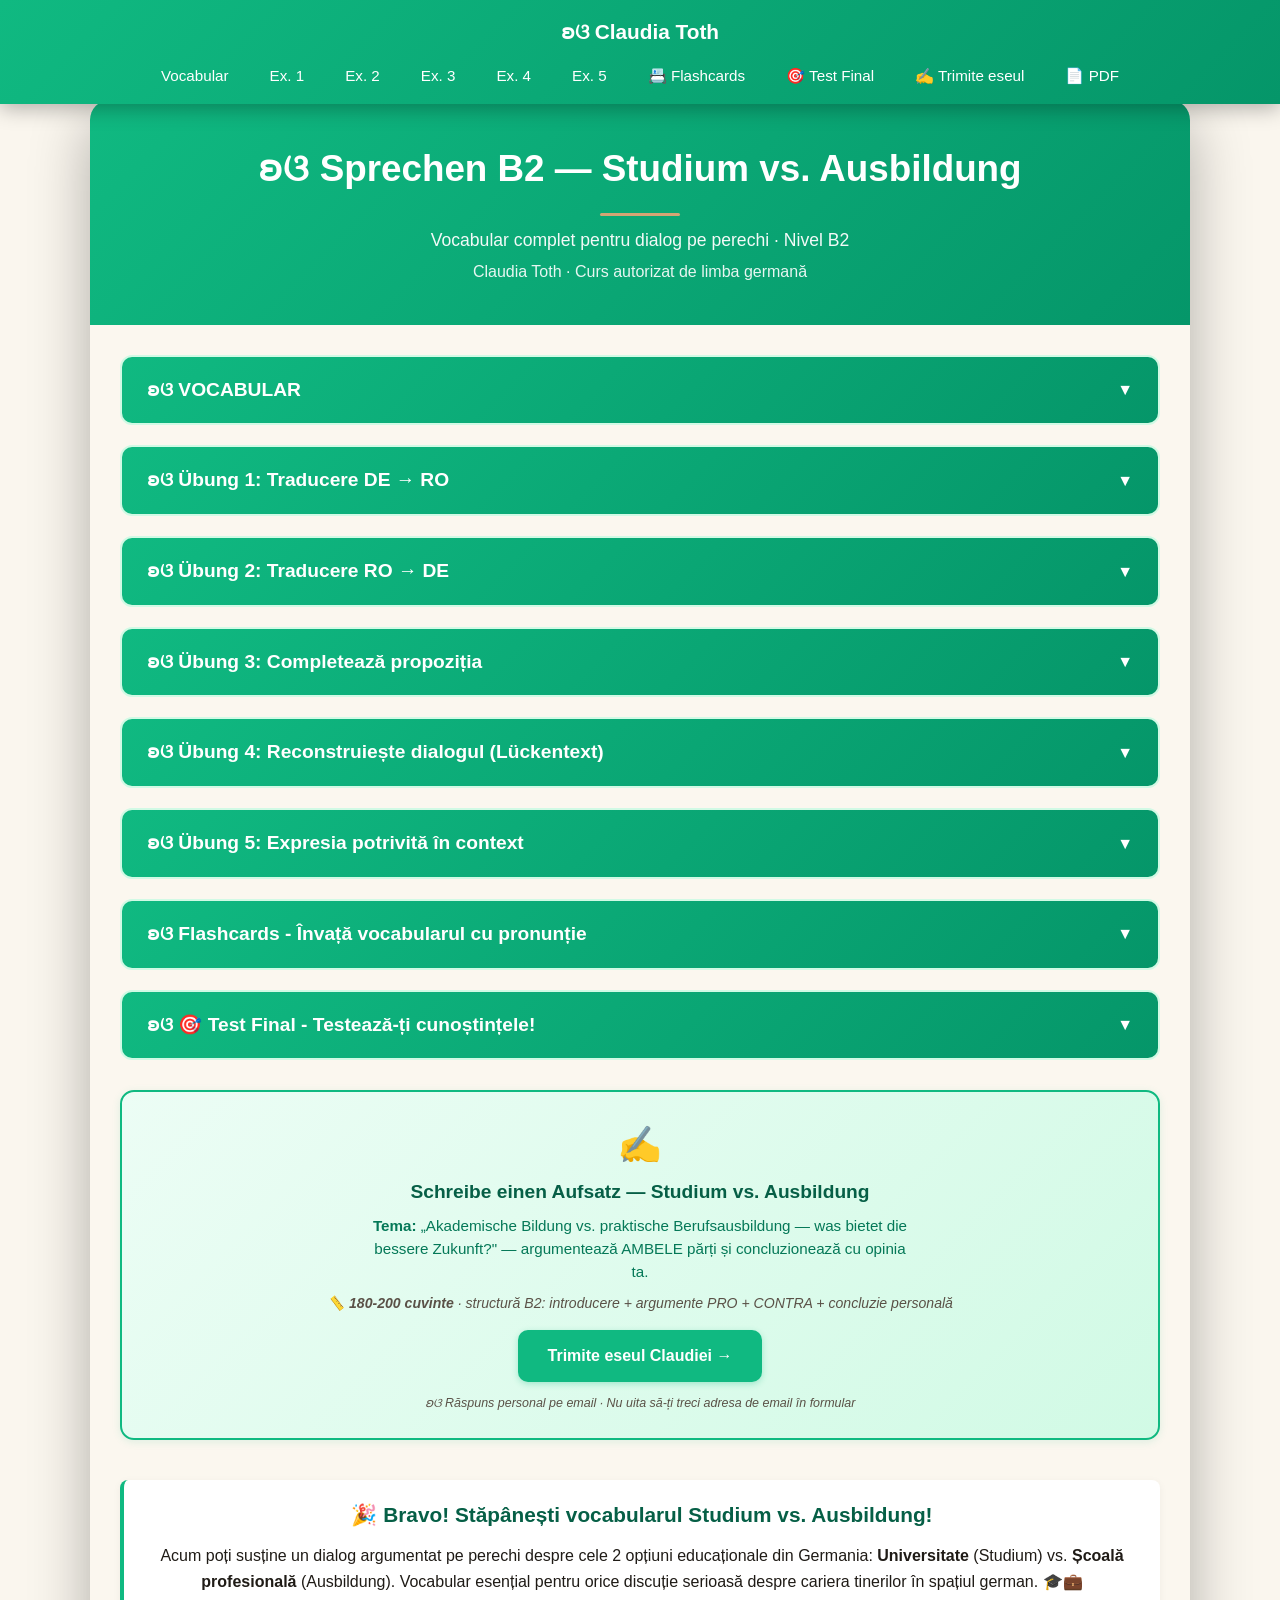
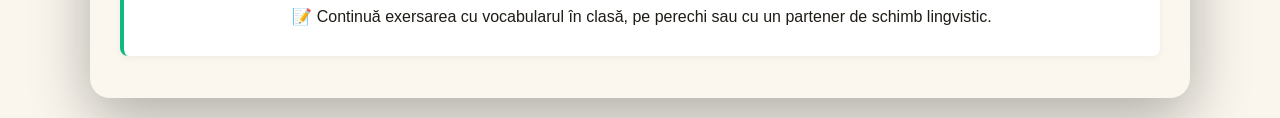
==== commit 23f46a0d: "Rebrand v2 culori: crem + auriu + emerald (mustar v1 eliminat) + PDF regenerat Co-Authored-By: Claud" ====
--- a/index.html
+++ b/index.html
@@ -24,7 +24,7 @@
             <li><a href="#ex5" onclick="openSection(5)">Ex. 5</a></li>
             <li><a href="#flashcards" onclick="openSection(6)">📇 Flashcards</a></li>
             <li><a href="#final-test" onclick="openSection(7)">🎯 Test Final</a></li>
-            <li><a href="https://forms.gle/PLACEHOLDER-STUDIUM" target="_blank" rel="noopener noreferrer">✍️ Trimite eseul</a></li>
+            <li><a href="https://forms.gle/R8YkR8Rx1B443JTi8" target="_blank" rel="noopener noreferrer">✍️ Trimite eseul</a></li>
             <li><a href="studium-vs-ausbildung.pdf" download>📄 PDF</a></li>
         </ul>
     </nav>
@@ -149,13 +149,13 @@
                 <p style="color: #047857; font-size: 0.95rem; margin: 0 0 8px; max-width: 540px; margin-left: auto; margin-right: auto; line-height: 1.5;">
                     <strong>Tema:</strong> „Akademische Bildung vs. praktische Berufsausbildung — was bietet die bessere Zukunft?" — argumentează AMBELE părți și concluzionează cu opinia ta.
                 </p>
-                <p style="color: #6b7280; font-size: 0.88rem; margin: 0 0 16px; font-style: italic;">
+                <p style="color: #5A5147; font-size: 0.88rem; margin: 0 0 16px; font-style: italic;">
                     📏 <strong>180-200 cuvinte</strong> · structură B2: introducere + argumente PRO + CONTRA + concluzie personală
                 </p>
-                <a href="https://forms.gle/PLACEHOLDER-STUDIUM" target="_blank" rel="noopener noreferrer" style="display: inline-block; background: #10B981; color: white; padding: 13px 30px; border-radius: 10px; text-decoration: none; font-weight: bold; font-size: 1rem; box-shadow: 0 2px 6px rgba(16, 185, 129, 0.3); transition: all 0.2s;" onmouseover="this.style.background='#047857'; this.style.transform='translateY(-1px)';" onmouseout="this.style.background='#10B981'; this.style.transform='translateY(0)';">
+                <a href="https://forms.gle/R8YkR8Rx1B443JTi8" target="_blank" rel="noopener noreferrer" style="display: inline-block; background: #10B981; color: white; padding: 13px 30px; border-radius: 10px; text-decoration: none; font-weight: bold; font-size: 1rem; box-shadow: 0 2px 6px rgba(16, 185, 129, 0.3); transition: all 0.2s;" onmouseover="this.style.background='#047857'; this.style.transform='translateY(-1px)';" onmouseout="this.style.background='#10B981'; this.style.transform='translateY(0)';">
                     Trimite eseul Claudiei →
                 </a>
-                <p style="color: #6b7280; font-size: 0.78rem; margin-top: 12px; font-style: italic;">
+                <p style="color: #5A5147; font-size: 0.78rem; margin-top: 12px; font-style: italic;">
                     ʚଓ Răspuns personal pe email · Nu uita să-ți treci adresa de email în formular
                 </p>
             </div>
--- a/styles.css
+++ b/styles.css
@@ -11,12 +11,12 @@
 
 body {
     font-family: 'Segoe UI', Tahoma, Geneva, Verdana, sans-serif;
-    background: linear-gradient(135deg, #10b981 0%, #059669 100%);
+    background: #FAF6EE;
     line-height: 1.6;
     padding: 0;
     padding-top: 80px;
     min-height: 100vh;
-    color: #374151;
+    color: #1F1B16;
 }
 
 /* ============================================
@@ -75,7 +75,7 @@
 .container {
     max-width: 1100px;
     margin: 20px auto;
-    background: white;
+    background: #FBF7EF;
     border-radius: 20px;
     box-shadow: 0 20px 60px rgba(0,0,0,0.3);
     overflow: hidden;
@@ -150,7 +150,7 @@
 .section-content {
     display: none;
     padding: 25px;
-    background: #f0fdf4;
+    background: #FBF7EF;
 }
 
 .section-content.active {
@@ -236,7 +236,7 @@
     gap: 12px;
     margin-bottom: 18px;
     padding: 10px 14px;
-    background: #f0fdf4;
+    background: #FBF7EF;
     border-left: 4px solid #10b981;
     border-radius: 6px;
 }
@@ -313,7 +313,7 @@
 }
 
 .example-box .ro {
-    color: #6b7280;
+    color: #5A5147;
     font-size: 0.95rem;
     margin-top: 4px;
 }
@@ -347,7 +347,7 @@
 }
 
 .theory-table tr:nth-child(even) {
-    background: #f0fdf4;
+    background: #FBF7EF;
 }
 
 .theory-table .verb {
@@ -361,7 +361,7 @@
 }
 
 .theory-table .ro-text {
-    color: #6b7280;
+    color: #5A5147;
     font-style: italic;
     font-size: 0.95rem;
 }
@@ -403,7 +403,7 @@
 }
 
 .grammar-table tr:nth-child(even) {
-    background: #f0fdf4;
+    background: #FBF7EF;
 }
 
 /* Prima coloană (Pronume / Expresie) — nu se rupe pe 2 rânduri */
@@ -430,12 +430,12 @@
    EXERCIȚII
    ============================================ */
 .exercise-instruction {
-    background: #fffbeb;
-    border-left: 4px solid #f59e0b;
+    background: #F5F0E8;
+    border-left: 4px solid #D4A574;
     padding: 12px 18px;
     margin-bottom: 18px;
     border-radius: 8px;
-    color: #78350f;
+    color: #5A5147;
 }
 
 .exercise-item {
@@ -473,7 +473,7 @@
 }
 
 .input-group label {
-    color: #374151;
+    color: #1F1B16;
     font-size: 1rem;
     line-height: 1.5;
 }
@@ -523,7 +523,7 @@
 }
 
 .mc-option:hover {
-    background: #f0fdf4;
+    background: #FBF7EF;
 }
 
 .mc-option input[type="radio"] {
@@ -605,12 +605,12 @@
 }
 
 .btn-reset {
-    background: #6b7280;
+    background: #5A5147;
     color: white;
 }
 
 .btn-reset:hover {
-    background: #4b5563;
+    background: #433d35;
     transform: translateY(-2px);
     box-shadow: 0 8px 20px rgba(107, 114, 128, 0.4);
 }
@@ -687,7 +687,7 @@
 
 .flashcard .ro {
     font-size: 1.2rem;
-    color: #6b7280;
+    color: #5A5147;
     font-style: italic;
     display: none;
 }
@@ -702,7 +702,7 @@
     bottom: 12px;
     left: 0;
     right: 0;
-    color: #9ca3af;
+    color: #8a8175;
     font-size: 0.85rem;
 }
 
@@ -836,8 +836,8 @@
         -webkit-overflow-scrolling: touch;
         max-width: 100%;
         scrollbar-width: thin;
-        scrollbar-color: #f59e0b #fef3c7;
-        background-image: linear-gradient(to right, transparent calc(100% - 32px), rgba(245, 158, 11, 0.28) 100%);
+        scrollbar-color: #D4A574 #F5F0E8;
+        background-image: linear-gradient(to right, transparent calc(100% - 32px), rgba(212, 165, 116, 0.28) 100%);
         background-attachment: local;
         background-repeat: no-repeat;
     }
@@ -848,12 +848,12 @@
     }
     .theory-table::-webkit-scrollbar-track,
     .grammar-table::-webkit-scrollbar-track {
-        background: #fef3c7;
+        background: #F5F0E8;
         border-radius: 3px;
     }
     .theory-table::-webkit-scrollbar-thumb,
     .grammar-table::-webkit-scrollbar-thumb {
-        background: #f59e0b;
+        background: #D4A574;
         border-radius: 3px;
     }
 
@@ -861,15 +861,15 @@
     .grammar-table::before {
         content: '👈 Glisează lateral pentru toate coloanele 👉';
         display: block;
-        background: #fef3c7;
-        color: #92400e;
+        background: #F5F0E8;
+        color: #5A5147;
         padding: 6px 10px;
         font-size: 0.72rem;
         text-align: center;
         font-style: italic;
         border-radius: 6px 6px 0 0;
         white-space: nowrap;
-        border-bottom: 1px solid #f59e0b;
+        border-bottom: 1px solid #D4A574;
         position: sticky;
         left: 0;
     }
@@ -888,14 +888,14 @@
    ============================================ */
 .ro-translation {
     display: inline-block;
-    color: #6b7280;
+    color: #5A5147;
     font-style: italic;
     font-size: 0.88rem;
     font-weight: normal;
     line-height: 1.4;
     margin-top: 4px;
     padding-left: 8px;
-    border-left: 2px solid #fcd34d;
+    border-left: 2px solid #D4A574;
 }
 
 /* ============================================
@@ -918,7 +918,7 @@
 }
 
 .test-intro p {
-    color: #374151;
+    color: #1F1B16;
     margin-bottom: 15px;
 }
 
@@ -932,7 +932,7 @@
 
 .test-info-list li {
     padding: 8px 0;
-    color: #374151;
+    color: #1F1B16;
 }
 
 .btn-large {
@@ -981,7 +981,7 @@
 
 /* Întrebarea curentă */
 .test-question {
-    background: #f0fdf4;
+    background: #FBF7EF;
     padding: 25px;
     border-radius: 10px;
     margin-bottom: 20px;
@@ -997,35 +997,35 @@
 
 .test-question-content {
     font-size: 1.15rem;
-    color: #374151;
+    color: #1F1B16;
     line-height: 1.8;
     margin-bottom: 12px;
 }
 
 .test-blank {
-    background: #fef3c7;
+    background: #F5F0E8;
     padding: 4px 16px;
     border-radius: 6px;
-    border: 2px dashed #f59e0b;
-    color: #78350f;
+    border: 2px dashed #D4A574;
+    color: #5A5147;
     font-weight: bold;
     margin-right: 8px;
 }
 
 .test-translation {
     display: block;
-    color: #6b7280;
+    color: #5A5147;
     font-style: italic;
     margin: 10px 0;
     font-size: 0.95rem;
 }
 
 .test-ro-text {
-    background: #fff7ed;
+    background: #F5F0E8;
     padding: 15px;
     border-radius: 8px;
-    border-left: 4px solid #f59e0b;
-    color: #78350f;
+    border-left: 4px solid #D4A574;
+    color: #5A5147;
     font-weight: 500;
 }
 
@@ -1062,7 +1062,7 @@
 
 .test-mc .mc-option:hover {
     border-color: #10b981;
-    background: #f0fdf4;
+    background: #FBF7EF;
 }
 
 /* Controale wizard */
@@ -1075,12 +1075,12 @@
 }
 
 .btn-secondary {
-    background: #6b7280;
+    background: #5A5147;
     color: white;
 }
 
 .btn-secondary:hover {
-    background: #4b5563;
+    background: #433d35;
     transform: translateY(-2px);
     box-shadow: 0 4px 12px rgba(107, 114, 128, 0.4);
 }
@@ -1094,13 +1094,13 @@
 
 /* Buton ÎNAPOI LA TEORIE */
 .btn-back {
-    background: linear-gradient(135deg, #6366f1 0%, #4f46e5 100%);
+    background: linear-gradient(135deg, #5A5147 0%, #433d35 100%);
     color: white;
 }
 
 .btn-back:hover {
     transform: translateY(-2px);
-    box-shadow: 0 8px 20px rgba(99, 102, 241, 0.4);
+    box-shadow: 0 8px 20px rgba(90, 81, 71, 0.4);
 }
 
 .test-back-top {
@@ -1177,7 +1177,7 @@
 
 /* Stats categorii */
 .test-stats {
-    background: #f0fdf4;
+    background: #FBF7EF;
     padding: 20px;
     border-radius: 10px;
     margin-bottom: 20px;
@@ -1197,7 +1197,7 @@
 .test-stats li {
     padding: 8px 0;
     border-bottom: 1px solid #d1fae5;
-    color: #374151;
+    color: #1F1B16;
 }
 
 .test-stats li:last-child {
@@ -1319,7 +1319,7 @@
 }
 .cast-card .detail {
     font-size: 0.65rem;
-    color: #6b7280;
+    color: #5A5147;
     line-height: 1.2;
     margin-top: 2px;
 }
@@ -1363,12 +1363,12 @@
 }
 .dialog-text {
     font-size: 0.95rem;
-    color: #1f2937;
+    color: #1F1B16;
     line-height: 1.5;
 }
 .dialog-text .translation {
     display: block;
-    color: #6b7280;
+    color: #5A5147;
     font-style: italic;
     font-size: 0.82rem;
     margin-top: 3px;
@@ -1376,8 +1376,8 @@
 
 /* Note from Andreea (co-narator) */
 .andreea-note {
-    background: #fffbeb;
-    border-left: 4px solid #f59e0b;
+    background: #F5F0E8;
+    border-left: 4px solid #D4A574;
     border-radius: 0 8px 8px 0;
     padding: 12px 16px;
     margin: 14px 0;
@@ -1396,7 +1396,7 @@
 }
 .andreea-note-content .speaker {
     font-weight: 700;
-    color: #92400e;
+    color: #5A5147;
     font-size: 0.85rem;
     margin-bottom: 4px;
 }
@@ -1404,7 +1404,7 @@
     content: "💚 ";
 }
 .andreea-note-content .text {
-    color: #78350f;
+    color: #5A5147;
     font-size: 0.92rem;
     font-style: italic;
     line-height: 1.55;
@@ -1437,3 +1437,34 @@
     .dialog-avatar { width: 40px; height: 52px; }
     .andreea-note-avatar { width: 36px; height: 46px; }
 }
+
+/* ===== REGULA 14 PATCH â€” touch scroll mobile (fix raportat 31 mai 2026) ===== */
+@media (max-width: 768px) {
+    .theory-table,
+    .grammar-table {
+        touch-action: pan-x !important;
+        -webkit-overflow-scrolling: touch !important;
+        overflow-x: auto !important;
+    }
+    /* Wrapper-ul (theory-box) nu trebuie sÄƒ blocheze scroll-ul */
+    .theory-box {
+        overflow: visible !important;
+    }
+    /* Verb cards la fel */
+    .verb-card {
+        overflow-x: auto !important;
+        -webkit-overflow-scrolling: touch !important;
+    }
+}
+
+/* ===== BRAND v2 — linie aurie 80x3px sub h1 (rebrand iunie 2026) ===== */
+.header h1 { position: relative; }
+.header h1::after {
+    content: "";
+    display: block;
+    width: 80px;
+    height: 3px;
+    background: #D4A574;
+    margin: 14px auto 0;
+    border-radius: 2px;
+}
